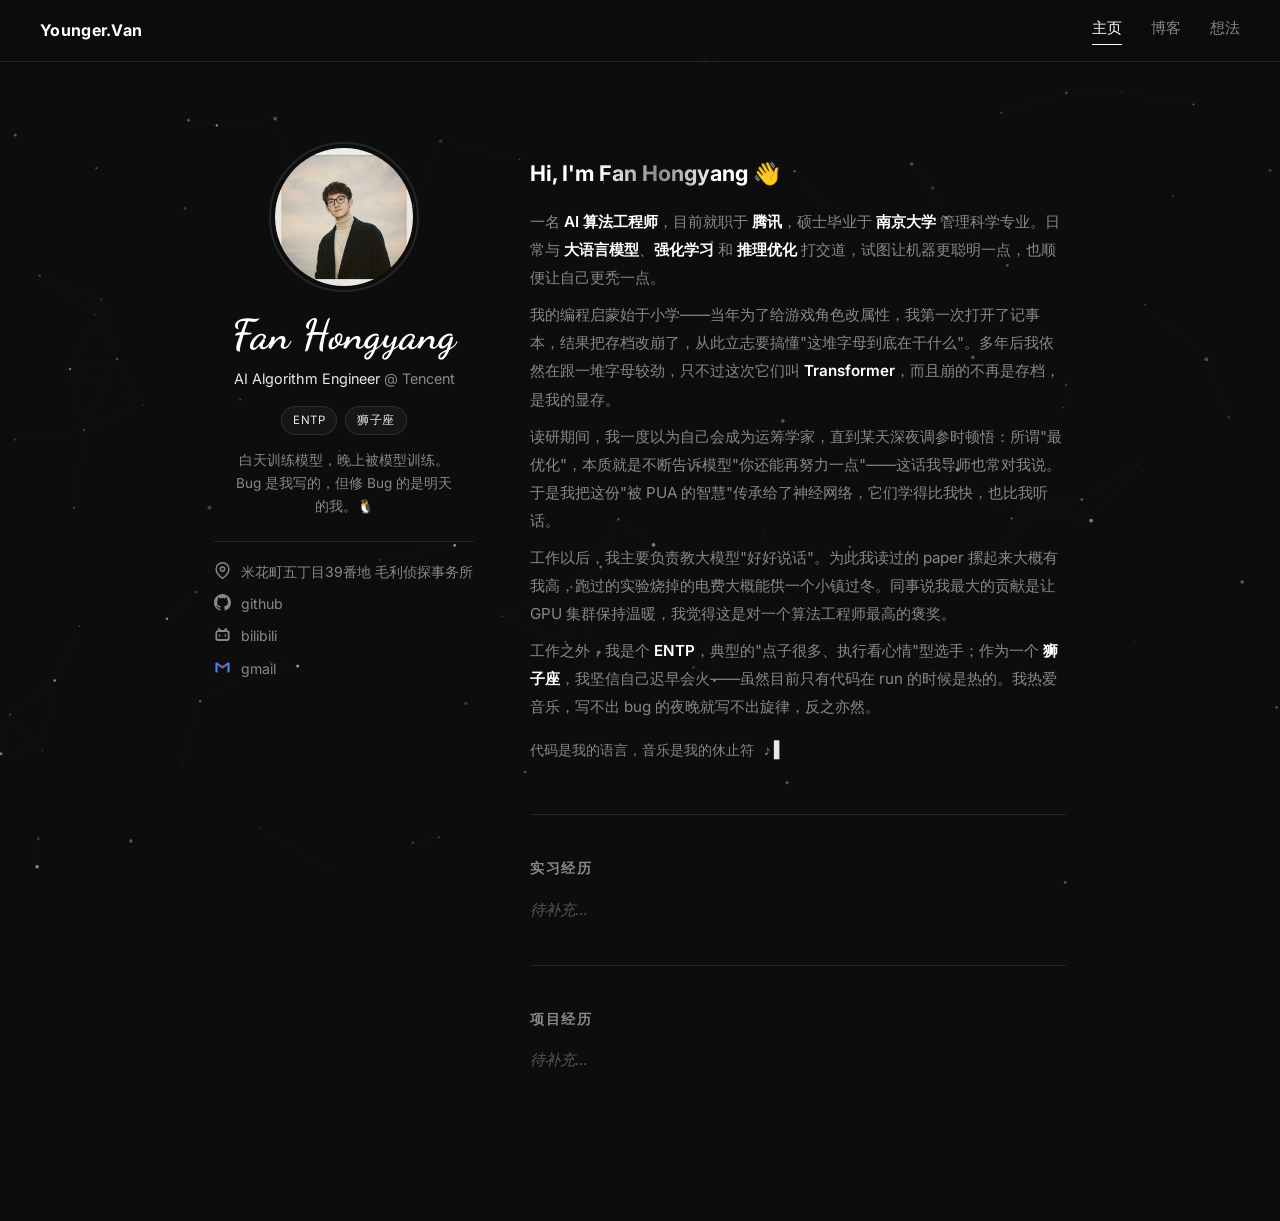
==== index.html @ 36ad665a "优化左侧简介UI、花体名字、长篇幽默简介、粒子交互重构、博客图片兜底" ====
<!DOCTYPE html>
<html lang="zh-CN">
<head>
  <meta charset="UTF-8" />
  <meta name="viewport" content="width=device-width, initial-scale=1.0" />
  <title>Fan Hongyang</title>
  <meta name="description" content="Fan Hongyang - AI Algorithm Engineer" />
  <link rel="preconnect" href="https://fonts.googleapis.com" />
  <link rel="preconnect" href="https://fonts.gstatic.com" crossorigin />
  <link href="https://fonts.googleapis.com/css2?family=Inter:wght@400;500;600;700&family=JetBrains+Mono:wght@400;500&family=Dancing+Script:wght@600;700&display=swap" rel="stylesheet" />
  <link rel="stylesheet" href="style.css?v=6" />
</head>
<body>
  <canvas id="starfield"></canvas>

  <!-- 顶部分页导航 -->
  <nav class="topnav">
    <div class="brand">Younger.Van</div>
    <div class="tabs">
      <a href="index.html" class="active">主页</a>
      <a href="blog.html">博客</a>
      <a href="thoughts.html">想法</a>
    </div>
  </nav>

  <main class="layout">

    <!-- 左侧：个人信息 -->
    <aside class="sidebar">
      <img class="avatar" src="d3f9b056e8b50e89d4e10cb1bffd924d.jpg" alt="Fan Hongyang" />
      <h1 class="name">Fan Hongyang</h1>
      <p class="role">AI Algorithm Engineer <span class="org-inline">@ Tencent</span></p>

      <!-- 性格标签 -->
      <div class="tags">
        <span class="tag">ENTP</span>
        <span class="tag">狮子座</span>
      </div>

      <!-- 自我简介 -->
      <p class="sidebar-bio">
        白天训练模型，晚上被模型训练。<br />
        Bug 是我写的，但修 Bug 的是明天的我。🐧
      </p>

      <!-- 信息与链接 -->
      <ul class="contact">
        <li class="contact-static">
          <svg viewBox="0 0 24 24" width="17" height="17" fill="none" stroke="currentColor" stroke-width="2" stroke-linecap="round" stroke-linejoin="round" aria-hidden="true"><path d="M21 10c0 7-9 13-9 13s-9-6-9-13a9 9 0 0 1 18 0Z"/><circle cx="12" cy="10" r="3"/></svg>
          <span>米花町五丁目39番地 毛利侦探事务所</span>
        </li>
        <li>
          <a href="https://github.com/YoungerVan" target="_blank" rel="noopener">
            <svg viewBox="0 0 16 16" width="17" height="17" fill="currentColor" aria-hidden="true"><path d="M8 0C3.58 0 0 3.58 0 8c0 3.54 2.29 6.53 5.47 7.59.4.07.55-.17.55-.38 0-.19-.01-.82-.01-1.49-2.01.37-2.53-.49-2.69-.94-.09-.23-.48-.94-.82-1.13-.28-.15-.68-.52-.01-.53.63-.01 1.08.58 1.23.82.72 1.21 1.87.87 2.33.66.07-.52.28-.87.51-1.07-1.78-.2-3.64-.89-3.64-3.95 0-.87.31-1.59.82-2.15-.08-.2-.36-1.02.08-2.12 0 0 .67-.21 2.2.82.64-.18 1.32-.27 2-.27.68 0 1.36.09 2 .27 1.53-1.04 2.2-.82 2.2-.82.44 1.1.16 1.92.08 2.12.51.56.82 1.27.82 2.15 0 3.07-1.87 3.75-3.65 3.95.29.25.54.73.54 1.48 0 1.07-.01 1.93-.01 2.2 0 .21.15.46.55.38A8.01 8.01 0 0 0 16 8c0-4.42-3.58-8-8-8Z"/></svg>
            <span>github</span>
          </a>
        </li>
        <li>
          <a href="https://space.bilibili.com/26045497?spm_id_from=333.1007.0.0" target="_blank" rel="noopener">
            <svg viewBox="0 0 24 24" width="17" height="17" fill="currentColor" aria-hidden="true"><path d="M18.223 3.086a1.25 1.25 0 0 1 0 1.768L17.08 6h1.17A3.75 3.75 0 0 1 22 9.75v7.5A3.75 3.75 0 0 1 18.25 21H5.75A3.75 3.75 0 0 1 2 17.25v-7.5A3.75 3.75 0 0 1 5.75 6h1.17L5.777 4.854a1.25 1.25 0 1 1 1.768-1.768L9.545 5.09c.181.181.32.4.402.638h4.106c.083-.238.222-.457.403-.638l2-2.004a1.25 1.25 0 0 1 1.767 0ZM5.75 8.5a1.25 1.25 0 0 0-1.25 1.25v7.5c0 .69.56 1.25 1.25 1.25h12.5c.69 0 1.25-.56 1.25-1.25v-7.5c0-.69-.56-1.25-1.25-1.25H5.75ZM8 11.5a1 1 0 0 1 1 1v1.5a1 1 0 1 1-2 0v-1.5a1 1 0 0 1 1-1Zm8 0a1 1 0 0 1 1 1v1.5a1 1 0 1 1-2 0v-1.5a1 1 0 0 1 1-1Z"/></svg>
            <span>bilibili</span>
          </a>
        </li>
        <li>
          <a href="mailto:coolboyyounger@gmail.com">
            <svg viewBox="0 0 24 24" width="17" height="17" aria-hidden="true"><path fill="#4285F4" d="M22 6.14v11.72c0 .63-.51 1.14-1.14 1.14H19V8.4l-7 5.25L5 8.4v10.6H3.14C2.51 19 2 18.49 2 17.86V6.14C2 5.51 2.51 5 3.14 5H4l8 6 8-6h.86c.63 0 1.14.51 1.14 1.14Z"/><path fill="#EA4335" d="M4 5l8 6 8-6h-.86c-.2 0-.4.06-.57.17L12 10 5.43 5.17A1.14 1.14 0 0 0 4.86 5H4Z"/></svg>
            <span>gmail</span>
          </a>
        </li>
      </ul>
    </aside>

    <!-- 右侧：经历 -->
    <section class="content">
      <!-- 自我描述（带特效） -->
      <div class="block intro-block">
        <div class="intro-text">
          <p class="intro-hi">Hi, I'm <span class="shine">Fan&nbsp;Hongyang</span> 👋</p>
          <p>
            一名 <span class="hl-word">AI 算法工程师</span>，目前就职于
            <span class="hl-word">腾讯</span>，硕士毕业于
            <span class="hl-word">南京大学</span> 管理科学专业。日常与
            <span class="hl-word">大语言模型</span>、<span class="hl-word">强化学习</span> 和
            <span class="hl-word">推理优化</span> 打交道，试图让机器更聪明一点，也顺便让自己更秃一点。
          </p>
          <p>
            我的编程启蒙始于小学——当年为了给游戏角色改属性，我第一次打开了记事本，结果把存档改崩了，从此立志要搞懂"这堆字母到底在干什么"。多年后我依然在跟一堆字母较劲，只不过这次它们叫 <span class="hl-word">Transformer</span>，而且崩的不再是存档，是我的显存。
          </p>
          <p>
            读研期间，我一度以为自己会成为运筹学家，直到某天深夜调参时顿悟：所谓"最优化"，本质就是不断告诉模型"你还能再努力一点"——这话我导师也常对我说。于是我把这份"被 PUA 的智慧"传承给了神经网络，它们学得比我快，也比我听话。
          </p>
          <p>
            工作以后，我主要负责教大模型"好好说话"。为此我读过的 paper 摞起来大概有我高，跑过的实验烧掉的电费大概能供一个小镇过冬。同事说我最大的贡献是让 GPU 集群保持温暖，我觉得这是对一个算法工程师最高的褒奖。
          </p>
          <p>
            工作之外，我是个 <span class="hl-word">ENTP</span>，典型的"点子很多、执行看心情"型选手；作为一个 <span class="hl-word">狮子座</span>，我坚信自己迟早会火——虽然目前只有代码在 run 的时候是热的。我热爱音乐，写不出 bug 的夜晚就写不出旋律，反之亦然。
          </p>
          <p class="intro-sub">
            <span class="typing-line">代码是我的语言，音乐是我的休止符 ♪</span>
          </p>
        </div>
      </div>

      <div class="block">
        <h2>实习经历</h2>
        <p class="placeholder">待补充…</p>
      </div>

      <div class="block">
        <h2>项目经历</h2>
        <p class="placeholder">待补充…</p>
      </div>
    </section>

  </main>

  <script src="script.js?v=7"></script>
  <script>
    // 自我介绍：逐段渐入
    (function () {
      const paras = document.querySelectorAll('.intro-text > p');
      paras.forEach((p, i) => {
        p.style.opacity = '0';
        p.style.transform = 'translateY(16px)';
        p.style.transition = 'opacity 0.7s ease, transform 0.7s ease';
        p.style.transitionDelay = (0.15 + i * 0.18) + 's';
      });
      requestAnimationFrame(() => {
        paras.forEach((p) => {
          p.style.opacity = '';
          p.style.transform = '';
        });
      });

      // 关键词：鼠标移入时短暂发光脉冲
      document.querySelectorAll('.hl-word').forEach((el) => {
        el.addEventListener('mouseenter', () => {
          el.classList.remove('pulse');
          void el.offsetWidth; // 重置动画
          el.classList.add('pulse');
        });
      });
    })();
  </script>
</body>
</html>
---- style.css ----
/* ===== 极简黑白 ===== */
:root {
  --bg: #0d0d0d;
  --text: #e8e8e8;
  --text-dim: #888;
  --line: rgba(255, 255, 255, 0.1);
  --accent: #fff;
}

* { margin: 0; padding: 0; box-sizing: border-box; }

html { scroll-behavior: smooth; }

body {
  font-family: 'Inter', -apple-system, sans-serif;
  background: var(--bg);
  color: var(--text);
  line-height: 1.75;
  font-size: 16px;
  -webkit-font-smoothing: antialiased;
}

/* 粒子背景 */
#starfield {
  position: fixed;
  inset: 0;
  z-index: -1;
  background: var(--bg);
}

/* ===== 顶部分页导航 ===== */
.topnav {
  position: sticky;
  top: 0;
  display: flex;
  justify-content: space-between;
  align-items: center;
  padding: 1rem 2.5rem;
  background: rgba(13, 13, 13, 0.7);
  backdrop-filter: blur(10px);
  border-bottom: 1px solid var(--line);
  z-index: 100;
}
.brand {
  font-weight: 700;
  letter-spacing: 0.3px;
  color: #fff;
}
.tabs { display: flex; gap: 1.8rem; }
.tabs a {
  color: var(--text-dim);
  text-decoration: none;
  font-size: 0.92rem;
  position: relative;
  padding-bottom: 3px;
  transition: color 0.25s;
}
.tabs a::after {
  content: '';
  position: absolute;
  left: 0; bottom: 0;
  width: 0; height: 1px;
  background: var(--accent);
  transition: width 0.25s;
}
.tabs a:hover { color: #fff; }
.tabs a:hover::after { width: 100%; }
.tabs a.active { color: #fff; }
.tabs a.active::after { width: 100%; }

/* ===== 主页左右两栏 ===== */
.layout {
  max-width: 900px;
  margin: 0 auto;
  padding: 5rem 1.5rem 4rem;
  display: grid;
  grid-template-columns: 260px 1fr;
  gap: 3.5rem;
  align-items: start;
}

/* 左侧 */
.sidebar {
  position: sticky;
  top: 6rem;
  display: flex;
  flex-direction: column;
  align-items: center;
  text-align: center;
}
/* 圆形头像 */
.avatar {
  width: 150px;
  height: 150px;
  object-fit: cover;
  border-radius: 50%;
  border: 2px solid var(--line);
  padding: 4px;
  display: block;
  margin-bottom: 1.2rem;
  transition: transform 0.4s ease, border-color 0.4s ease;
}
.avatar:hover {
  transform: scale(1.04);
  border-color: rgba(255, 255, 255, 0.35);
}
.name {
  font-family: 'Dancing Script', cursive;
  font-size: 2.6rem;
  font-weight: 700;
  color: #fff;
  line-height: 1.2;
  margin-bottom: 0.35rem;
  letter-spacing: 0.5px;
}
.role {
  color: var(--text);
  font-size: 0.9rem;
}
.org-inline { color: var(--text-dim); }

/* 性格标签 */
.tags {
  display: flex;
  gap: 0.5rem;
  justify-content: center;
  margin: 0.9rem 0;
}
.tag {
  font-size: 0.72rem;
  letter-spacing: 0.5px;
  color: var(--text);
  border: 1px solid var(--line);
  border-radius: 999px;
  padding: 0.2rem 0.7rem;
  background: rgba(255, 255, 255, 0.04);
  transition: 0.25s;
}
.tag:hover { color: #fff; border-color: rgba(255,255,255,0.4); }

/* 简介 */
.sidebar-bio {
  color: var(--text-dim);
  font-size: 0.85rem;
  line-height: 1.7;
  margin-bottom: 1.4rem;
  max-width: 220px;
}

/* 信息与链接列表 */
.contact {
  list-style: none;
  display: flex;
  flex-direction: column;
  gap: 0.7rem;
  width: 100%;
  align-items: flex-start;
  padding-top: 1.2rem;
  border-top: 1px solid var(--line);
}
.contact li,
.contact a {
  display: inline-flex;
  align-items: flex-start;
  gap: 0.65rem;
  color: var(--text-dim);
  text-decoration: none;
  font-size: 0.88rem;
  line-height: 1.5;
  transition: color 0.25s;
  text-align: left;
}
.contact svg {
  flex-shrink: 0;
  margin-top: 1px;
}
.contact a:hover { color: #fff; }
.contact-static { cursor: default; }

/* 右侧 */
.content { padding-top: 0.2rem; }
.block {
  margin-bottom: 2.6rem;
  padding-bottom: 2.6rem;
  border-bottom: 1px solid var(--line);
}
.block:last-child { border-bottom: none; }
.block h2 {
  font-size: 0.85rem;
  font-weight: 600;
  text-transform: uppercase;
  letter-spacing: 1.5px;
  color: var(--text-dim);
  margin-bottom: 1rem;
}
.placeholder {
  color: var(--text-dim);
  font-size: 0.95rem;
  font-style: italic;
  opacity: 0.6;
}

/* ===== 自我描述特效 ===== */
.intro-block { border-bottom: 1px solid var(--line); }
.intro-text p {
  font-size: 0.95rem;
  line-height: 1.85;
  color: var(--text-dim);
  animation: fadeUp 1s ease both;
  margin: 0.55rem 0;
}
.intro-text .intro-hi {
  font-size: 1.35rem;
  font-weight: 700;
  color: #fff;
  margin-bottom: 0.9rem;
}
.intro-text .intro-sub {
  font-family: 'JetBrains Mono', monospace;
  font-size: 0.9rem;
  margin-top: 1rem;
  animation-delay: 0.3s;
}

/* 高亮词：渐变下划线 + 悬停发光脉冲 */
.hl-word {
  color: #fff;
  font-weight: 600;
  position: relative;
  cursor: default;
  transition: text-shadow 0.3s ease, color 0.3s ease;
}
.hl-word::after {
  content: '';
  position: absolute;
  left: 0; bottom: -2px;
  width: 100%; height: 1px;
  background: linear-gradient(90deg, transparent, #fff, transparent);
  transform: scaleX(0);
  transform-origin: center;
  transition: transform 0.4s cubic-bezier(0.22, 1, 0.36, 1);
}
.hl-word:hover { text-shadow: 0 0 12px rgba(255, 255, 255, 0.6); }
.hl-word:hover::after { transform: scaleX(1); }
/* 悬停发光脉冲 */
.hl-word.pulse { animation: wordPulse 0.6s ease; }
@keyframes wordPulse {
  0%   { text-shadow: 0 0 0 rgba(255,255,255,0); }
  40%  { text-shadow: 0 0 18px rgba(255,255,255,0.85); }
  100% { text-shadow: 0 0 12px rgba(255,255,255,0.6); }
}

/* 名字：银色流光 */
.shine {
  font-weight: 700;
  background: linear-gradient(90deg, #fff 0%, #888 20%, #fff 40%, #fff 100%);
  background-size: 200% auto;
  -webkit-background-clip: text;
  background-clip: text;
  -webkit-text-fill-color: transparent;
  animation: shine 4s linear infinite;
}

/* 打字光标闪烁 */
.typing-line {
  font-family: 'JetBrains Mono', monospace;
  color: var(--text-dim);
}
.typing-line::after {
  content: '▋';
  margin-left: 2px;
  animation: blink 1s step-end infinite;
  color: var(--text);
}

@keyframes fadeUp {
  from { opacity: 0; transform: translateY(14px); }
  to   { opacity: 1; transform: translateY(0); }
}
@keyframes shine {
  to { background-position: 200% center; }
}
@keyframes blink { 50% { opacity: 0; } }

/* ===== 博客文章列表 ===== */
.post-list { list-style: none; }
.post-list li {
  padding: 1.2rem 0;
  border-bottom: 1px solid var(--line);
}
.post-list li:last-child { border-bottom: none; }
.post-list a {
  color: #fff;
  text-decoration: none;
  font-size: 1.1rem;
  font-weight: 600;
  border-bottom: 1px solid transparent;
  transition: border-color 0.25s;
}
.post-list a:hover { border-color: var(--accent); }
.post-date {
  display: block;
  color: var(--text-dim);
  font-size: 0.8rem;
  font-family: 'JetBrains Mono', monospace;
  margin: 0.2rem 0 0.4rem;
}
.post-excerpt { color: var(--text-dim); font-size: 0.92rem; }

/* ===== Markdown 文章正文 ===== */
.article {
  max-width: 760px;
  margin: 0 auto;
  padding: 4rem 1.5rem 5rem;
}
.article .back {
  display: inline-block;
  color: var(--text-dim);
  text-decoration: none;
  font-size: 0.9rem;
  margin-bottom: 2rem;
  transition: color 0.25s;
}
.article .back:hover { color: #fff; }
.markdown-body { color: var(--text); line-height: 1.85; }
.markdown-body h1, .markdown-body h2, .markdown-body h3 {
  color: #fff;
  margin: 2rem 0 1rem;
  line-height: 1.3;
}
.markdown-body h1 { font-size: 1.9rem; border-bottom: 1px solid var(--line); padding-bottom: 0.5rem; }
.markdown-body h2 { font-size: 1.5rem; border-bottom: 1px solid var(--line); padding-bottom: 0.4rem; }
.markdown-body h3 { font-size: 1.2rem; }
.markdown-body p { margin: 1rem 0; }
.markdown-body a { color: #fff; text-decoration: underline; }
.markdown-body strong { color: #fff; }
.markdown-body ul, .markdown-body ol { margin: 1rem 0 1rem 1.5rem; }
.markdown-body li { margin: 0.4rem 0; }
.markdown-body img { max-width: 100%; border-radius: 8px; margin: 1rem 0; border: 1px solid var(--line); }
.img-fallback {
  margin: 1rem 0;
  padding: 1.5rem;
  text-align: center;
  color: var(--text-dim);
  font-size: 0.9rem;
  border: 1px dashed var(--line);
  border-radius: 8px;
  background: rgba(255, 255, 255, 0.02);
}
.markdown-body blockquote {
  border-left: 3px solid var(--text-dim);
  padding: 0.3rem 1rem;
  margin: 1rem 0;
  color: var(--text-dim);
  background: rgba(255,255,255,0.02);
}
.markdown-body code {
  font-family: 'JetBrains Mono', monospace;
  font-size: 0.88em;
  background: rgba(255,255,255,0.08);
  padding: 0.15em 0.4em;
  border-radius: 4px;
}
.markdown-body pre {
  background: #161616;
  border: 1px solid var(--line);
  border-radius: 8px;
  padding: 1rem;
  overflow-x: auto;
  margin: 1.2rem 0;
}
.markdown-body pre code { background: none; padding: 0; font-size: 0.85rem; line-height: 1.6; }
.markdown-body table {
  width: 100%;
  border-collapse: collapse;
  margin: 1.2rem 0;
  font-size: 0.9rem;
}
.markdown-body th, .markdown-body td {
  border: 1px solid var(--line);
  padding: 0.6rem 0.8rem;
  text-align: left;
}
.markdown-body th { background: rgba(255,255,255,0.04); color: #fff; }
.markdown-body hr { border: none; border-top: 1px solid var(--line); margin: 2rem 0; }

/* ===== 分页（博客 / 想法） ===== */
.page {
  max-width: 720px;
  margin: 0 auto;
  padding: 5rem 1.5rem 4rem;
}
.page-title {
  font-size: 2rem;
  font-weight: 700;
  color: #fff;
  margin-bottom: 0.4rem;
}
.page-sub { color: var(--text-dim); margin-bottom: 3rem; }
.empty {
  padding: 4rem 0;
  text-align: center;
  color: var(--text-dim);
  border: 1px dashed var(--line);
  border-radius: 10px;
  font-style: italic;
  opacity: 0.7;
}

/* ===== 响应式 ===== */
@media (max-width: 760px) {
  .topnav { padding: 1rem 1.3rem; }
  .tabs { gap: 1.2rem; }
  .layout {
    grid-template-columns: 1fr;
    gap: 2.5rem;
    padding-top: 3rem;
  }
  .sidebar { position: static; text-align: center; }
  .avatar { margin-left: auto; margin-right: auto; }
  .contact { align-items: center; }
}
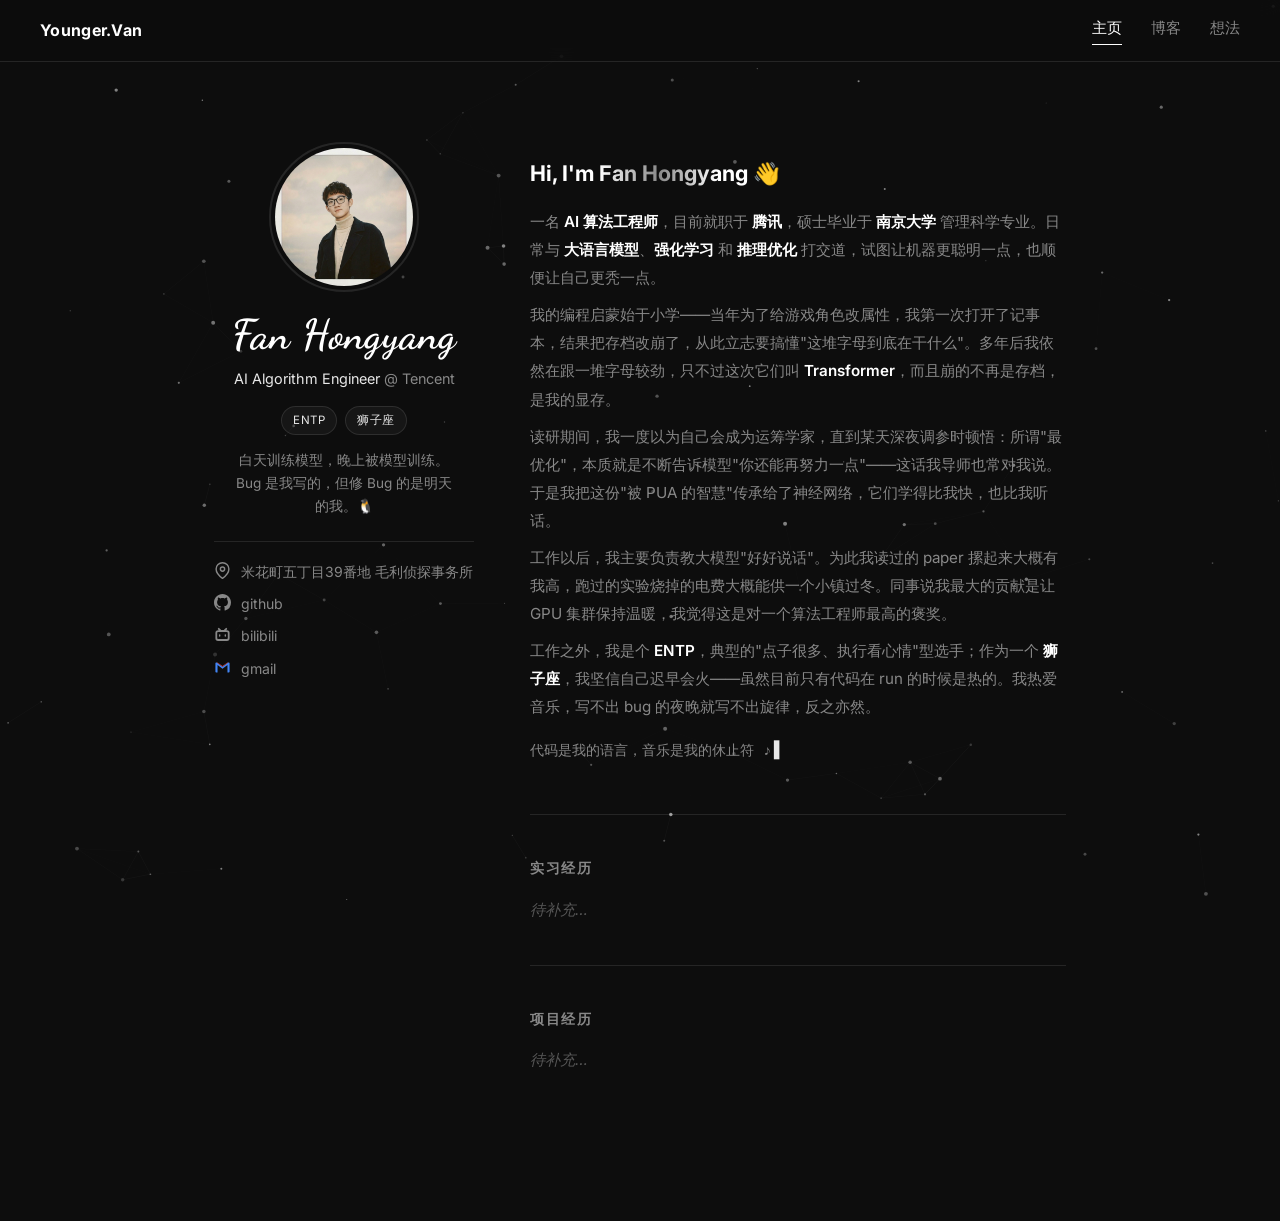
==== commit f1df00f2: "放慢粒子速度；博客文章补齐本地图片" ====
--- a/index.html
+++ b/index.html
@@ -114,7 +114,7 @@
 
   </main>
 
-  <script src="script.js?v=7"></script>
+  <script src="script.js?v=8"></script>
   <script>
     // 自我介绍：逐段渐入
     (function () {
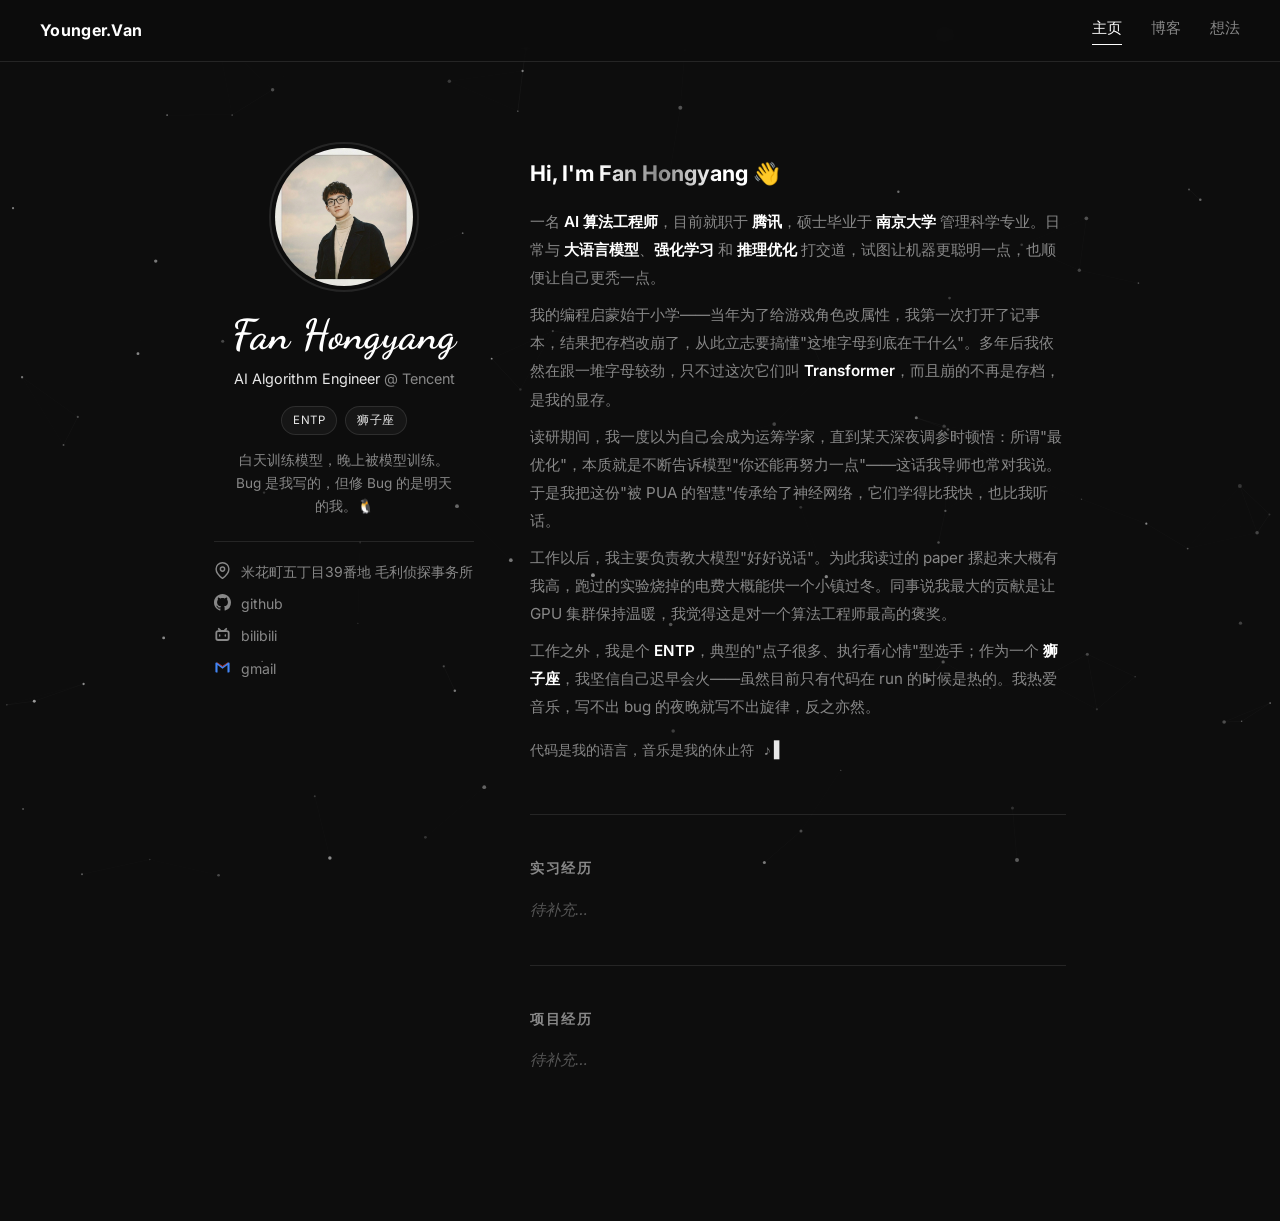
==== commit e2fdce86: "修复文章相对图片路径；粒子更慢、阻尼更低、点击冲击力增强" ====
--- a/index.html
+++ b/index.html
@@ -114,7 +114,7 @@
 
   </main>
 
-  <script src="script.js?v=8"></script>
+  <script src="script.js?v=9"></script>
   <script>
     // 自我介绍：逐段渐入
     (function () {
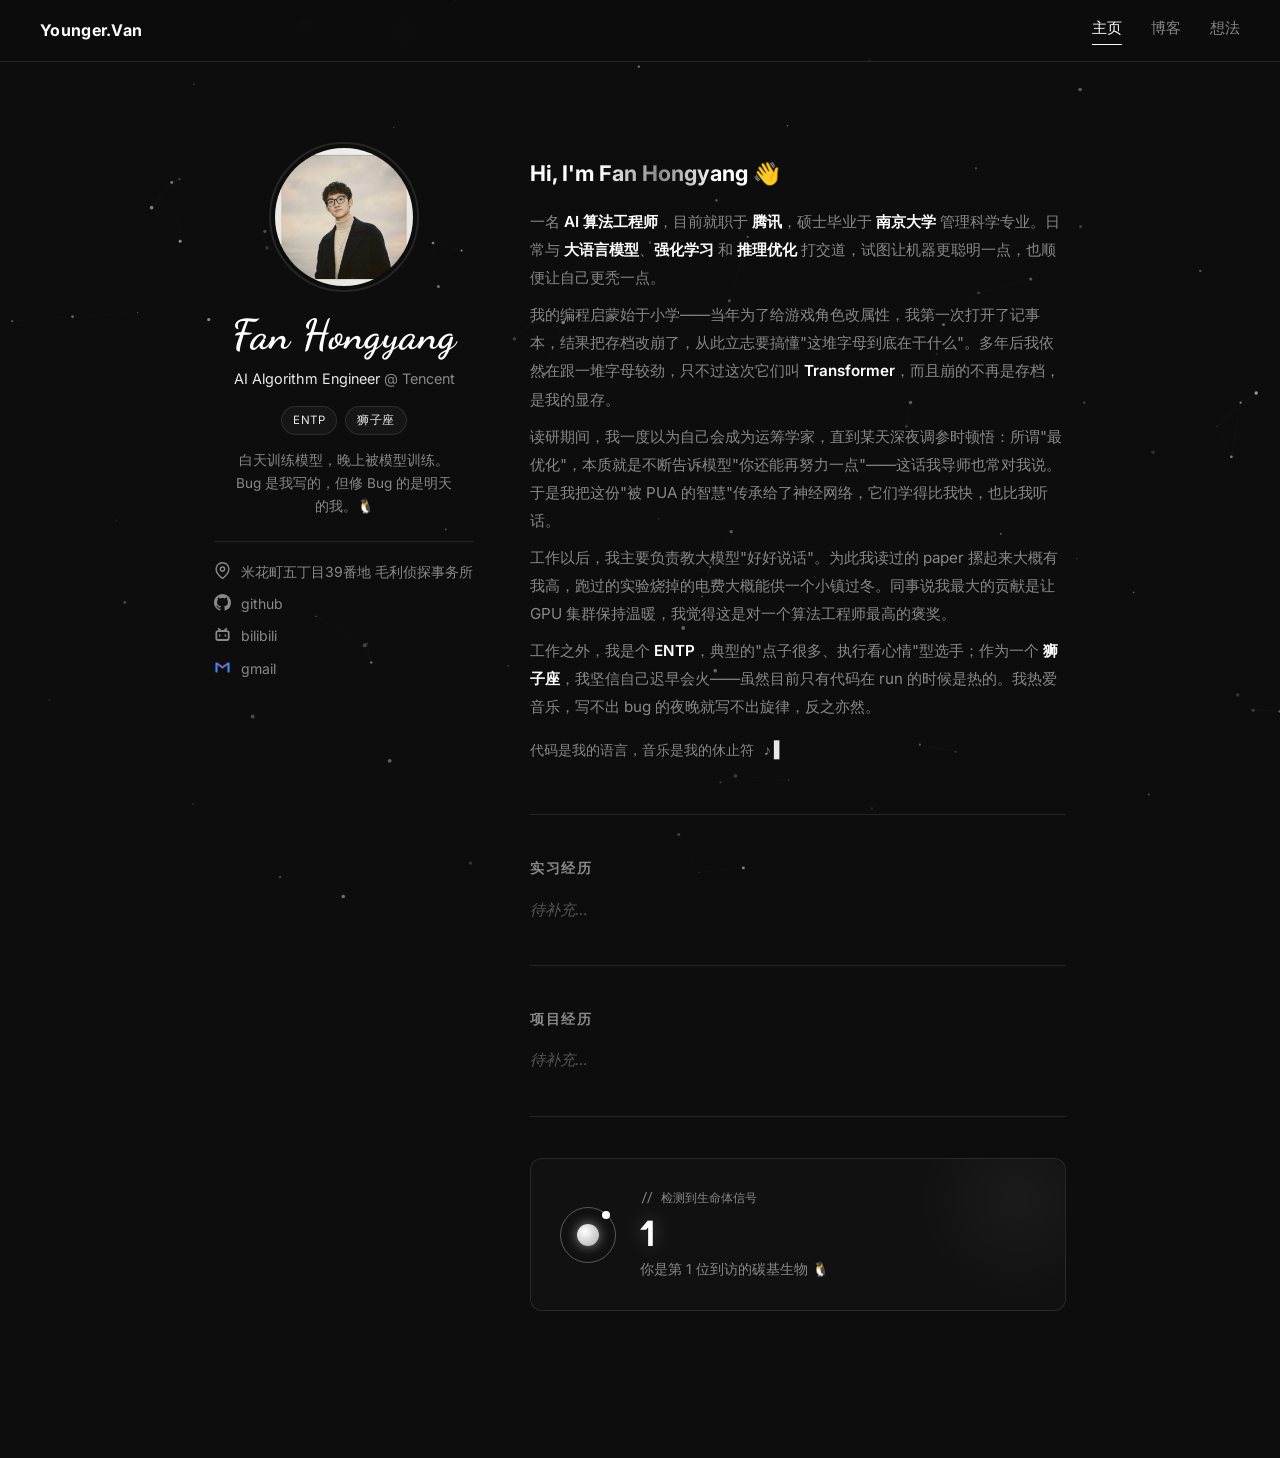
==== commit f27884f3: "主页添加访问计数器：脉冲光环+数字翻滚+趣味文案" ====
--- a/index.html
+++ b/index.html
@@ -7,8 +7,8 @@
   <meta name="description" content="Fan Hongyang - AI Algorithm Engineer" />
   <link rel="preconnect" href="https://fonts.googleapis.com" />
   <link rel="preconnect" href="https://fonts.gstatic.com" crossorigin />
-  <link href="https://fonts.googleapis.com/css2?family=Inter:wght@400;500;600;700&family=JetBrains+Mono:wght@400;500&family=Dancing+Script:wght@600;700&display=swap" rel="stylesheet" />
-  <link rel="stylesheet" href="style.css?v=6" />
+  <link href="https://fonts.googleapis.com/css2?family=Inter:wght@400;500;600;700&family=JetBrains+Mono:wght@400;500&family=Dancing+Script:wght@600;700&family=Orbitron:wght@700&display=swap" rel="stylesheet" />
+  <link rel="stylesheet" href="style.css?v=12" />
 </head>
 <body>
   <canvas id="starfield"></canvas>
@@ -110,11 +110,27 @@
         <h2>项目经历</h2>
         <p class="placeholder">待补充…</p>
       </div>
+
+      <!-- 访问计数器 -->
+      <div class="block visitor-block">
+        <div class="visitor-card">
+          <div class="visitor-orb">
+            <div class="orb-ring"></div>
+            <div class="orb-core"></div>
+            <div class="orb-dot"></div>
+          </div>
+          <div class="visitor-text">
+            <p class="visitor-label">// 检测到生命体信号</p>
+            <div class="visitor-number" id="visitor-count">0</div>
+            <p class="visitor-desc" id="visitor-desc">你是第 1 位到访的碳基生物 🐧</p>
+          </div>
+        </div>
+      </div>
     </section>
 
   </main>
 
-  <script src="script.js?v=9"></script>
+  <script src="script.js?v=10"></script>
   <script>
     // 自我介绍：逐段渐入
     (function () {
@@ -140,6 +156,52 @@
           el.classList.add('pulse');
         });
       });
+
+      // ===== 访问计数器 =====
+      (function () {
+        var key = 'visit_count';
+        var count = parseInt(localStorage.getItem(key) || '0', 10) + 1;
+        localStorage.setItem(key, String(count));
+
+        // 趣味文案随次数变化
+        var descs = [
+          '你是第 {n} 位到访的碳基生物 🐧',
+          '又来了？第 {n} 次了，是不是没别的事做了 😏',
+          '第 {n} 次光临，要不要考虑把这里设为主页 🏠',
+          '第 {n} 次了，你比我的 GPU 还勤奋 🔥',
+          '第 {n} 次！说吧，这次又遇到什么 bug 了 🐛',
+          '第 {n} 次，我都要怀疑你是不是个爬虫脚本了 🤖',
+          '第 {n} 次！你赢了，这里没别人了，就咱俩 🫂',
+        ];
+        var idx = Math.min(descs.length - 1, count - 1);
+        var desc = descs[idx].replace('{n}', count);
+
+        var numEl = document.getElementById('visitor-count');
+        var descEl = document.getElementById('visitor-desc');
+        if (descEl) descEl.textContent = desc;
+
+        // 数字翻滚动画
+        if (numEl) {
+          var display = 0;
+          var target = count;
+          var steps = 30;
+          var inc = Math.ceil(target / steps);
+          var step = 0;
+          var timer = setInterval(function () {
+            step++;
+            display += inc;
+            if (display >= target || step >= steps) {
+              display = target;
+              clearInterval(timer);
+            }
+            numEl.textContent = display;
+            // 每次翻滚时短暂闪一下
+            numEl.classList.remove('flash');
+            void numEl.offsetWidth;
+            numEl.classList.add('flash');
+          }, 40);
+        }
+      })();
     })();
   </script>
 </body>
--- a/style.css
+++ b/style.css
@@ -384,6 +384,96 @@
 .markdown-body th { background: rgba(255,255,255,0.04); color: #fff; }
 .markdown-body hr { border: none; border-top: 1px solid var(--line); margin: 2rem 0; }
 
+/* ===== 访问计数器 ===== */
+.visitor-block { border-bottom: none; }
+.visitor-card {
+  display: flex;
+  align-items: center;
+  gap: 1.5rem;
+  padding: 1.8rem;
+  background: rgba(255, 255, 255, 0.02);
+  border: 1px solid var(--line);
+  border-radius: 12px;
+  position: relative;
+  overflow: hidden;
+}
+/* 卡片右上角微光 */
+.visitor-card::before {
+  content: '';
+  position: absolute;
+  top: -40%; right: -10%;
+  width: 200px; height: 200px;
+  background: radial-gradient(circle, rgba(255,255,255,0.04), transparent 70%);
+  pointer-events: none;
+}
+
+/* 脉冲光环 */
+.visitor-orb {
+  position: relative;
+  width: 56px; height: 56px;
+  flex-shrink: 0;
+  display: flex;
+  align-items: center;
+  justify-content: center;
+}
+.orb-ring {
+  position: absolute;
+  width: 100%; height: 100%;
+  border: 1.5px solid rgba(255, 255, 255, 0.3);
+  border-radius: 50%;
+  animation: orbPulse 2.5s ease-out infinite;
+}
+.orb-core {
+  width: 22px; height: 22px;
+  border-radius: 50%;
+  background: radial-gradient(circle at 35% 35%, #fff, #aaa);
+  box-shadow: 0 0 12px rgba(255, 255, 255, 0.5);
+}
+.orb-dot {
+  position: absolute;
+  width: 8px; height: 8px;
+  border-radius: 50%;
+  background: #fff;
+  top: 4px; right: 6px;
+  animation: orbBlink 1.5s ease-in-out infinite;
+}
+@keyframes orbPulse {
+  0%   { transform: scale(0.8); opacity: 0.8; }
+  100% { transform: scale(1.8); opacity: 0; }
+}
+@keyframes orbBlink {
+  0%, 100% { opacity: 0.3; }
+  50%      { opacity: 1; box-shadow: 0 0 8px rgba(255,255,255,0.8); }
+}
+
+.visitor-text { flex: 1; }
+.visitor-label {
+  font-family: 'JetBrains Mono', monospace;
+  font-size: 0.75rem;
+  color: var(--text-dim);
+  margin-bottom: 0.2rem;
+}
+.visitor-number {
+  font-family: 'Orbitron', 'JetBrains Mono', monospace;
+  font-size: 2.2rem;
+  font-weight: 700;
+  color: #fff;
+  line-height: 1.2;
+  text-shadow: 0 0 20px rgba(255, 255, 255, 0.3);
+}
+.visitor-number.flash {
+  animation: numFlash 0.12s ease;
+}
+@keyframes numFlash {
+  0%   { text-shadow: 0 0 30px rgba(255,255,255,0.9); transform: scale(1.04); }
+  100% { text-shadow: 0 0 20px rgba(255,255,255,0.3); transform: scale(1); }
+}
+.visitor-desc {
+  font-size: 0.85rem;
+  color: var(--text-dim);
+  margin-top: 0.2rem;
+}
+
 /* ===== 分页（博客 / 想法） ===== */
 .page {
   max-width: 720px;
@@ -419,4 +509,55 @@
   .sidebar { position: static; text-align: center; }
   .avatar { margin-left: auto; margin-right: auto; }
   .contact { align-items: center; }
-}
+  .toc { display: none; } /* 窄屏隐藏目录 */
+}
+
+/* ===== 浮动目录（TOC） ===== */
+.toc {
+  position: fixed;
+  top: 50%;
+  right: 1.5rem;
+  transform: translateY(-50%);
+  width: 200px;
+  max-height: 60vh;
+  overflow-y: auto;
+  padding: 1rem 0.8rem 1rem 1rem;
+  border-left: 1px solid var(--line);
+  z-index: 50;
+}
+.toc-title {
+  font-size: 0.75rem;
+  font-weight: 600;
+  text-transform: uppercase;
+  letter-spacing: 1.5px;
+  color: var(--text-dim);
+  margin-bottom: 0.8rem;
+}
+.toc-list { display: flex; flex-direction: column; gap: 0.35rem; }
+.toc-link {
+  display: block;
+  color: var(--text-dim);
+  text-decoration: none;
+  font-size: 0.8rem;
+  line-height: 1.5;
+  padding: 0.2rem 0;
+  border-left: 2px solid transparent;
+  padding-left: 0.7rem;
+  margin-left: -0.7rem;
+  transition: color 0.2s, border-color 0.2s;
+  cursor: pointer;
+  overflow: hidden;
+  text-overflow: ellipsis;
+  white-space: nowrap;
+}
+.toc-link:hover { color: #fff; }
+.toc-link.toc-h2 { padding-left: 1.4rem; margin-left: -1.4rem; font-size: 0.75rem; }
+.toc-link.toc-h3 { padding-left: 2.1rem; margin-left: -2.1rem; font-size: 0.72rem; opacity: 0.75; }
+.toc-link.active {
+  color: #fff;
+  border-left-color: #fff;
+}
+/* 目录滚动条 */
+.toc::-webkit-scrollbar { width: 3px; }
+.toc::-webkit-scrollbar-track { background: transparent; }
+.toc::-webkit-scrollbar-thumb { background: var(--line); border-radius: 2px; }
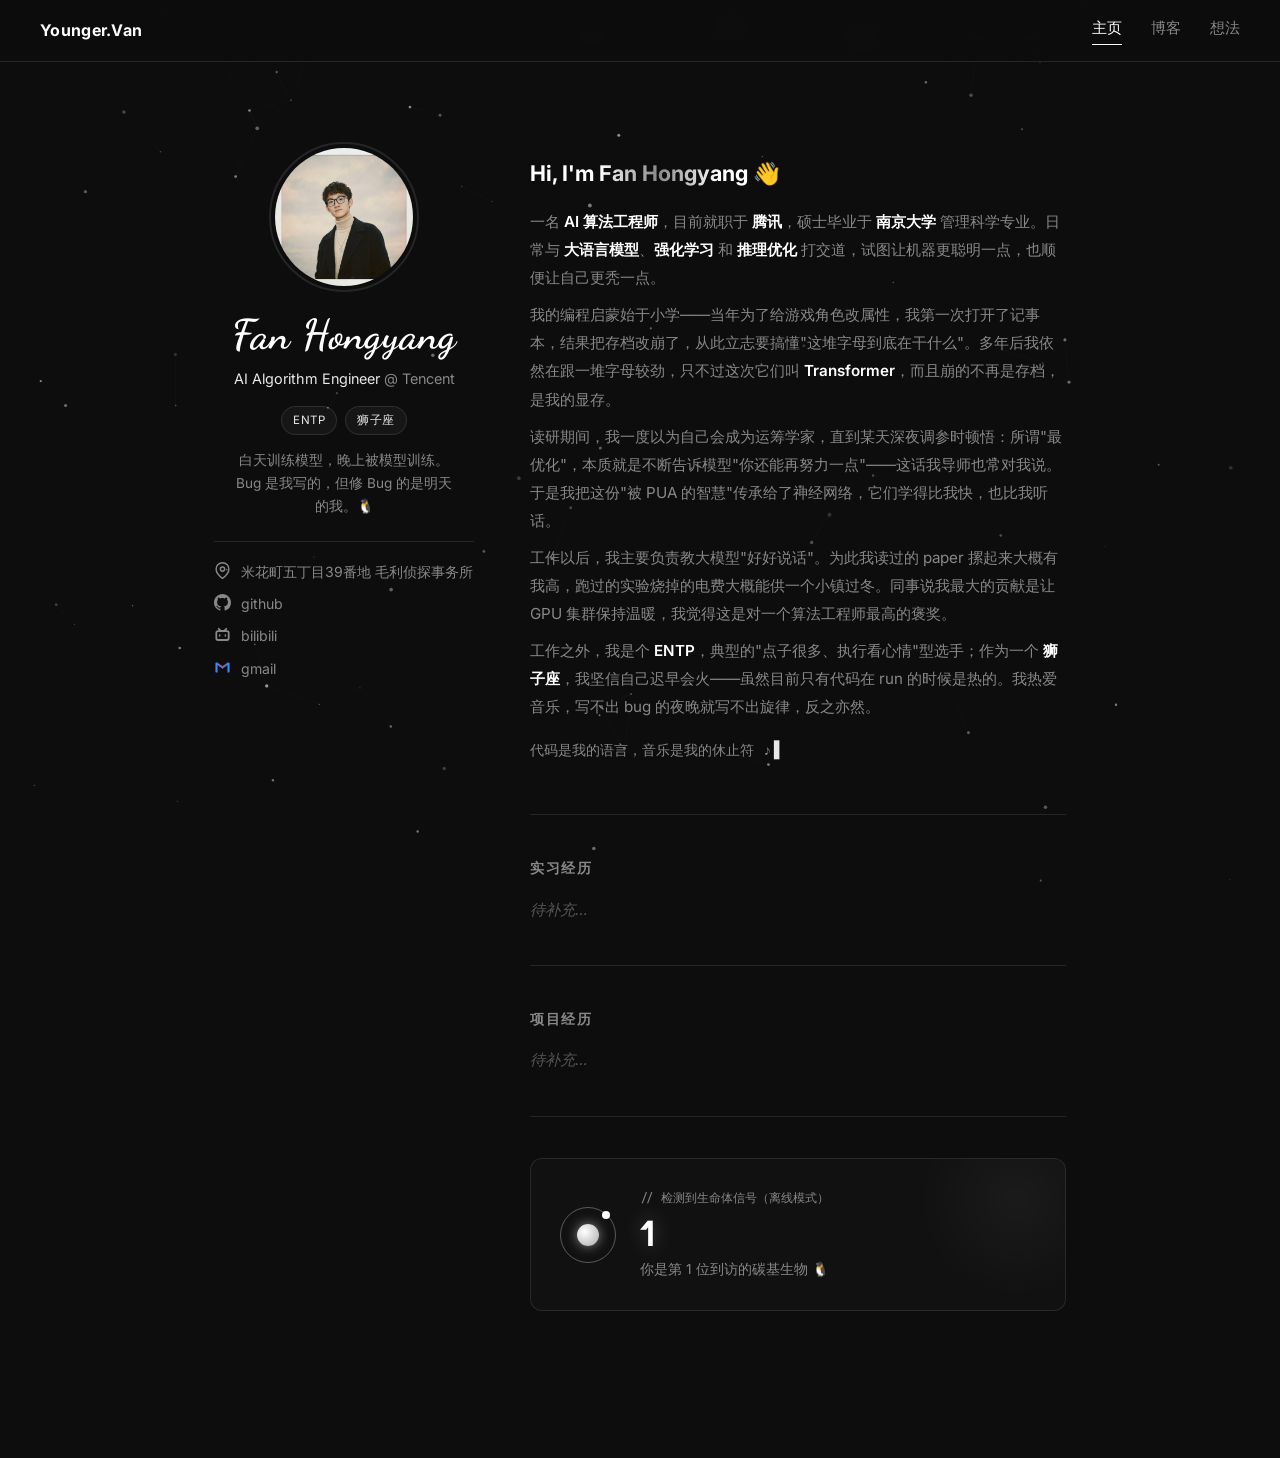
==== commit 640ad98a: "集成GoatCounter全站真实访问统计，主页计数器改用真实PV/UV数据" ====
--- a/index.html
+++ b/index.html
@@ -8,7 +8,9 @@
   <link rel="preconnect" href="https://fonts.googleapis.com" />
   <link rel="preconnect" href="https://fonts.gstatic.com" crossorigin />
   <link href="https://fonts.googleapis.com/css2?family=Inter:wght@400;500;600;700&family=JetBrains+Mono:wght@400;500&family=Dancing+Script:wght@600;700&family=Orbitron:wght@700&display=swap" rel="stylesheet" />
-  <link rel="stylesheet" href="style.css?v=12" />
+  <link rel="stylesheet" href="style.css?v=13" />
+  <!-- GoatCounter 访问统计 -->
+  <script data-goatcounter="https://conan.goatcounter.com/count" async src="//gc.zgo.at/count.js"></script>
 </head>
 <body>
   <canvas id="starfield"></canvas>
@@ -157,50 +159,56 @@
         });
       });
 
-      // ===== 访问计数器 =====
+      // ===== 访问计数器（GoatCounter 真实统计） =====
       (function () {
-        var key = 'visit_count';
-        var count = parseInt(localStorage.getItem(key) || '0', 10) + 1;
-        localStorage.setItem(key, String(count));
-
-        // 趣味文案随次数变化
-        var descs = [
-          '你是第 {n} 位到访的碳基生物 🐧',
-          '又来了？第 {n} 次了，是不是没别的事做了 😏',
-          '第 {n} 次光临，要不要考虑把这里设为主页 🏠',
-          '第 {n} 次了，你比我的 GPU 还勤奋 🔥',
-          '第 {n} 次！说吧，这次又遇到什么 bug 了 🐛',
-          '第 {n} 次，我都要怀疑你是不是个爬虫脚本了 🤖',
-          '第 {n} 次！你赢了，这里没别人了，就咱俩 🫂',
-        ];
-        var idx = Math.min(descs.length - 1, count - 1);
-        var desc = descs[idx].replace('{n}', count);
-
         var numEl = document.getElementById('visitor-count');
         var descEl = document.getElementById('visitor-desc');
-        if (descEl) descEl.textContent = desc;
-
-        // 数字翻滚动画
-        if (numEl) {
-          var display = 0;
-          var target = count;
-          var steps = 30;
-          var inc = Math.ceil(target / steps);
-          var step = 0;
-          var timer = setInterval(function () {
-            step++;
-            display += inc;
-            if (display >= target || step >= steps) {
-              display = target;
-              clearInterval(timer);
-            }
-            numEl.textContent = display;
-            // 每次翻滚时短暂闪一下
-            numEl.classList.remove('flash');
-            void numEl.offsetWidth;
-            numEl.classList.add('flash');
-          }, 40);
-        }
+        if (!numEl) return;
+
+        var labelEl = document.querySelector('.visitor-label');
+
+        // 先显示加载中
+        labelEl.textContent = '// 正在扫描访客信号…';
+
+        // 调用 GoatCounter 公开 API 获取总访问量
+        fetch('https://conan.goatcounter.com/counter/', { credentials: 'omit' })
+          .then(function (r) { return r.json(); })
+          .then(function (data) {
+            // data.count: 总 PV
+            var count = data.count || 0;
+            var unique = data.total_unique || 0;
+
+            labelEl.textContent = '// 检测到生命体信号';
+            descEl.textContent = '本站累计 ' + count + ' 次访问，来自 ' + unique + ' 位访客 🐧';
+
+            // 数字翻滚动画
+            var display = 0;
+            var target = count;
+            var steps = Math.min(40, Math.max(10, target));
+            var inc = Math.ceil(target / steps) || 1;
+            var step = 0;
+            var timer = setInterval(function () {
+              step++;
+              display += inc;
+              if (display >= target || step >= steps) {
+                display = target;
+                clearInterval(timer);
+              }
+              numEl.textContent = display;
+              numEl.classList.remove('flash');
+              void numEl.offsetWidth;
+              numEl.classList.add('flash');
+            }, 40);
+          })
+          .catch(function () {
+            // API 失败时回退到 localStorage
+            var key = 'visit_count';
+            var count = parseInt(localStorage.getItem(key) || '0', 10) + 1;
+            localStorage.setItem(key, String(count));
+            labelEl.textContent = '// 检测到生命体信号（离线模式）';
+            descEl.textContent = '你是第 ' + count + ' 位到访的碳基生物 🐧';
+            numEl.textContent = count;
+          });
       })();
     })();
   </script>
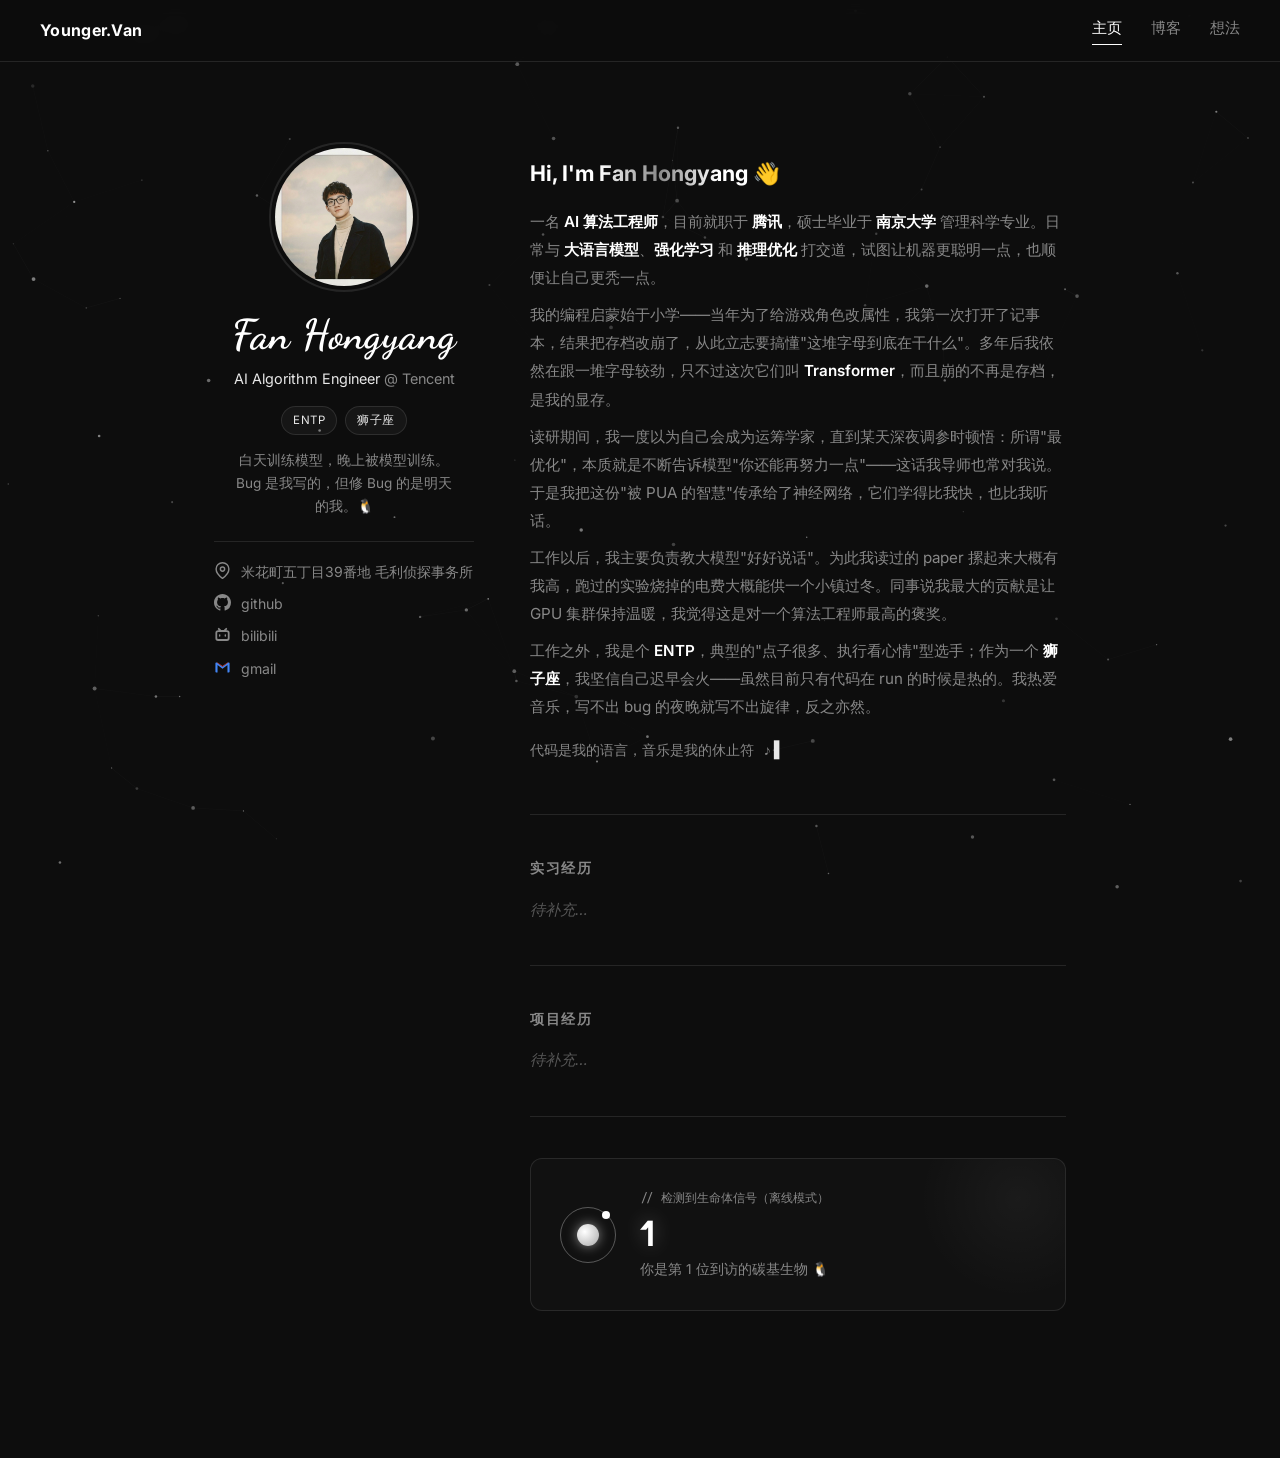
==== commit 20eed633: "计数器改用counterapi.dev，全设备共享真实访问数" ====
--- a/index.html
+++ b/index.html
@@ -159,32 +159,42 @@
         });
       });
 
-      // ===== 访问计数器（GoatCounter 真实统计） =====
+      // ===== 访问计数器（全设备共享，使用 counterapi.dev） =====
       (function () {
         var numEl = document.getElementById('visitor-count');
         var descEl = document.getElementById('visitor-desc');
+        var labelEl = document.querySelector('.visitor-label');
         if (!numEl) return;
 
-        var labelEl = document.querySelector('.visitor-label');
-
-        // 先显示加载中
         labelEl.textContent = '// 正在扫描访客信号…';
 
-        // 调用 GoatCounter 公开 API 获取总访问量
-        fetch('https://conan.goatcounter.com/counter/', { credentials: 'omit' })
+        // 命名空间 + key 唯一标识你的计数器
+        var ns = 'youngervan.github.io';
+        var key = 'homepage-views';
+        var url = 'https://api.counterapi.dev/v1/' + ns + '/' + key + '/up';
+
+        fetch(url)
           .then(function (r) { return r.json(); })
           .then(function (data) {
-            // data.count: 总 PV
-            var count = data.count || 0;
-            var unique = data.total_unique || 0;
+            // counterapi 返回 { count: N }
+            var count = (data && data.count) || 0;
 
             labelEl.textContent = '// 检测到生命体信号';
-            descEl.textContent = '本站累计 ' + count + ' 次访问，来自 ' + unique + ' 位访客 🐧';
+
+            // 趣味文案
+            var descs = [
+              '你是第 ' + count + ' 位到访的碳基生物 🐧',
+              '第 ' + count + ' 次了，你比我的 GPU 还勤奋 🔥',
+              '第 ' + count + ' 次！说吧，这次又遇到什么 bug 了 🐛',
+              '第 ' + count + ' 次，我都要怀疑你是不是个爬虫脚本了 🤖',
+              '第 ' + count + ' 次！你赢了，这里没别人了，就咱俩 🫂',
+            ];
+            descEl.textContent = descs[Math.min(descs.length - 1, Math.floor((count - 1) / 5))] || descs[descs.length - 1];
 
             // 数字翻滚动画
             var display = 0;
             var target = count;
-            var steps = Math.min(40, Math.max(10, target));
+            var steps = Math.min(50, Math.max(15, target));
             var inc = Math.ceil(target / steps) || 1;
             var step = 0;
             var timer = setInterval(function () {
@@ -198,13 +208,13 @@
               numEl.classList.remove('flash');
               void numEl.offsetWidth;
               numEl.classList.add('flash');
-            }, 40);
+            }, 35);
           })
           .catch(function () {
             // API 失败时回退到 localStorage
-            var key = 'visit_count';
-            var count = parseInt(localStorage.getItem(key) || '0', 10) + 1;
-            localStorage.setItem(key, String(count));
+            var lkey = 'visit_count';
+            var count = parseInt(localStorage.getItem(lkey) || '0', 10) + 1;
+            localStorage.setItem(lkey, String(count));
             labelEl.textContent = '// 检测到生命体信号（离线模式）';
             descEl.textContent = '你是第 ' + count + ' 位到访的碳基生物 🐧';
             numEl.textContent = count;
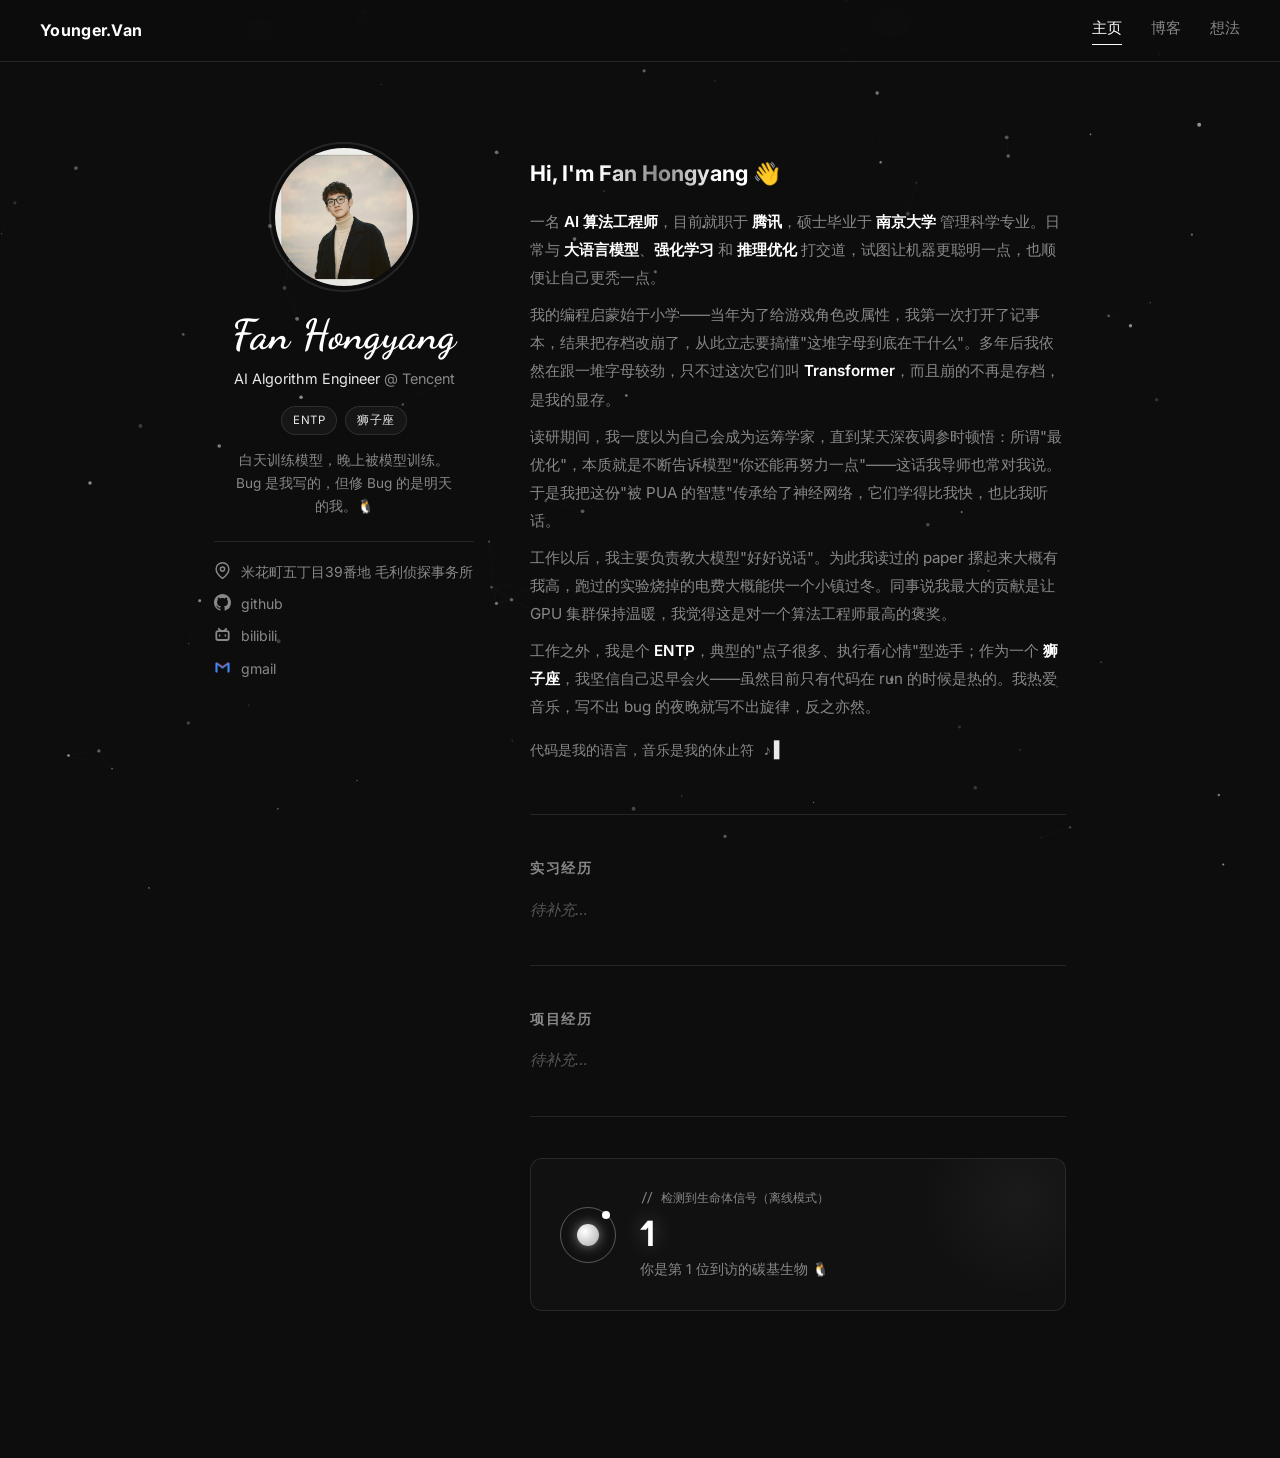
==== commit e409da58: "计数器文案改为随机幽默语句" ====
--- a/index.html
+++ b/index.html
@@ -181,15 +181,22 @@
 
             labelEl.textContent = '// 检测到生命体信号';
 
-            // 趣味文案
+            // 随机选取一句幽默文案
             var descs = [
-              '你是第 ' + count + ' 位到访的碳基生物 🐧',
-              '第 ' + count + ' 次了，你比我的 GPU 还勤奋 🔥',
-              '第 ' + count + ' 次！说吧，这次又遇到什么 bug 了 🐛',
-              '第 ' + count + ' 次，我都要怀疑你是不是个爬虫脚本了 🤖',
-              '第 ' + count + ' 次！你赢了，这里没别人了，就咱俩 🫂',
+              '本站累计被翻牌 ' + count + ' 次，感谢每一位路过的人类 🐧',
+              '已经有 ' + count + ' 个灵魂误入此地，没有一个是自愿的 😏',
+              '恭喜！你是第 ' + count + ' 个看到这句话的人，奖品是一句废话 🎉',
+              '本页被访问了 ' + count + ' 次，其中 ' + Math.floor(count * 0.9) + ' 次是我自己刷新的 🫠',
+              count + ' 次访问，我写的 bug 终于有人来看了 🐛',
+              ' статистика: ' + count + ' 次访问。看不懂？因为我也看不懂 🤖',
+              '如果每次访问给我一块钱，我现在已经有 ' + count + ' 块了 💰（并没有）',
+              '第 ' + count + ' 次加载成功！CPU 表示情绪稳定，显卡在瑟瑟发抖 🖥️',
+              '这个数字 ' + count + ' 看起来很小，但写它的头发掉了很多 💇‍♂️',
+              '欢迎第 ' + count + ' 位访客！座位随便坐，饮料自取，反正都没有 🪑',
+              count + ' 次访问，' + count + ' 个故事，大多是我编的 📖',
+              '你以为 ' + count + ' 是个随机数？不，这是命运 🎲（其实真的是随机的）',
             ];
-            descEl.textContent = descs[Math.min(descs.length - 1, Math.floor((count - 1) / 5))] || descs[descs.length - 1];
+            descEl.textContent = descs[Math.floor(Math.random() * descs.length)];
 
             // 数字翻滚动画
             var display = 0;
--- a/style.css
+++ b/style.css
@@ -497,6 +497,24 @@
   opacity: 0.7;
 }
 
+/* ===== 想法列表 ===== */
+.thoughts-list { display: flex; flex-direction: column; gap: 2rem; }
+.thought {
+  padding: 1.5rem;
+  background: rgba(255, 255, 255, 0.02);
+  border: 1px solid var(--line);
+  border-radius: 10px;
+  transition: border-color 0.25s, transform 0.25s;
+}
+.thought:hover { border-color: rgba(255, 255, 255, 0.25); transform: translateX(4px); }
+.thought-date {
+  font-family: 'JetBrains Mono', monospace;
+  font-size: 0.78rem;
+  color: var(--text-dim);
+  margin-bottom: 0.5rem;
+}
+.thought-text { font-size: 1rem; color: var(--text); line-height: 1.8; }
+
 /* ===== 响应式 ===== */
 @media (max-width: 760px) {
   .topnav { padding: 1rem 1.3rem; }
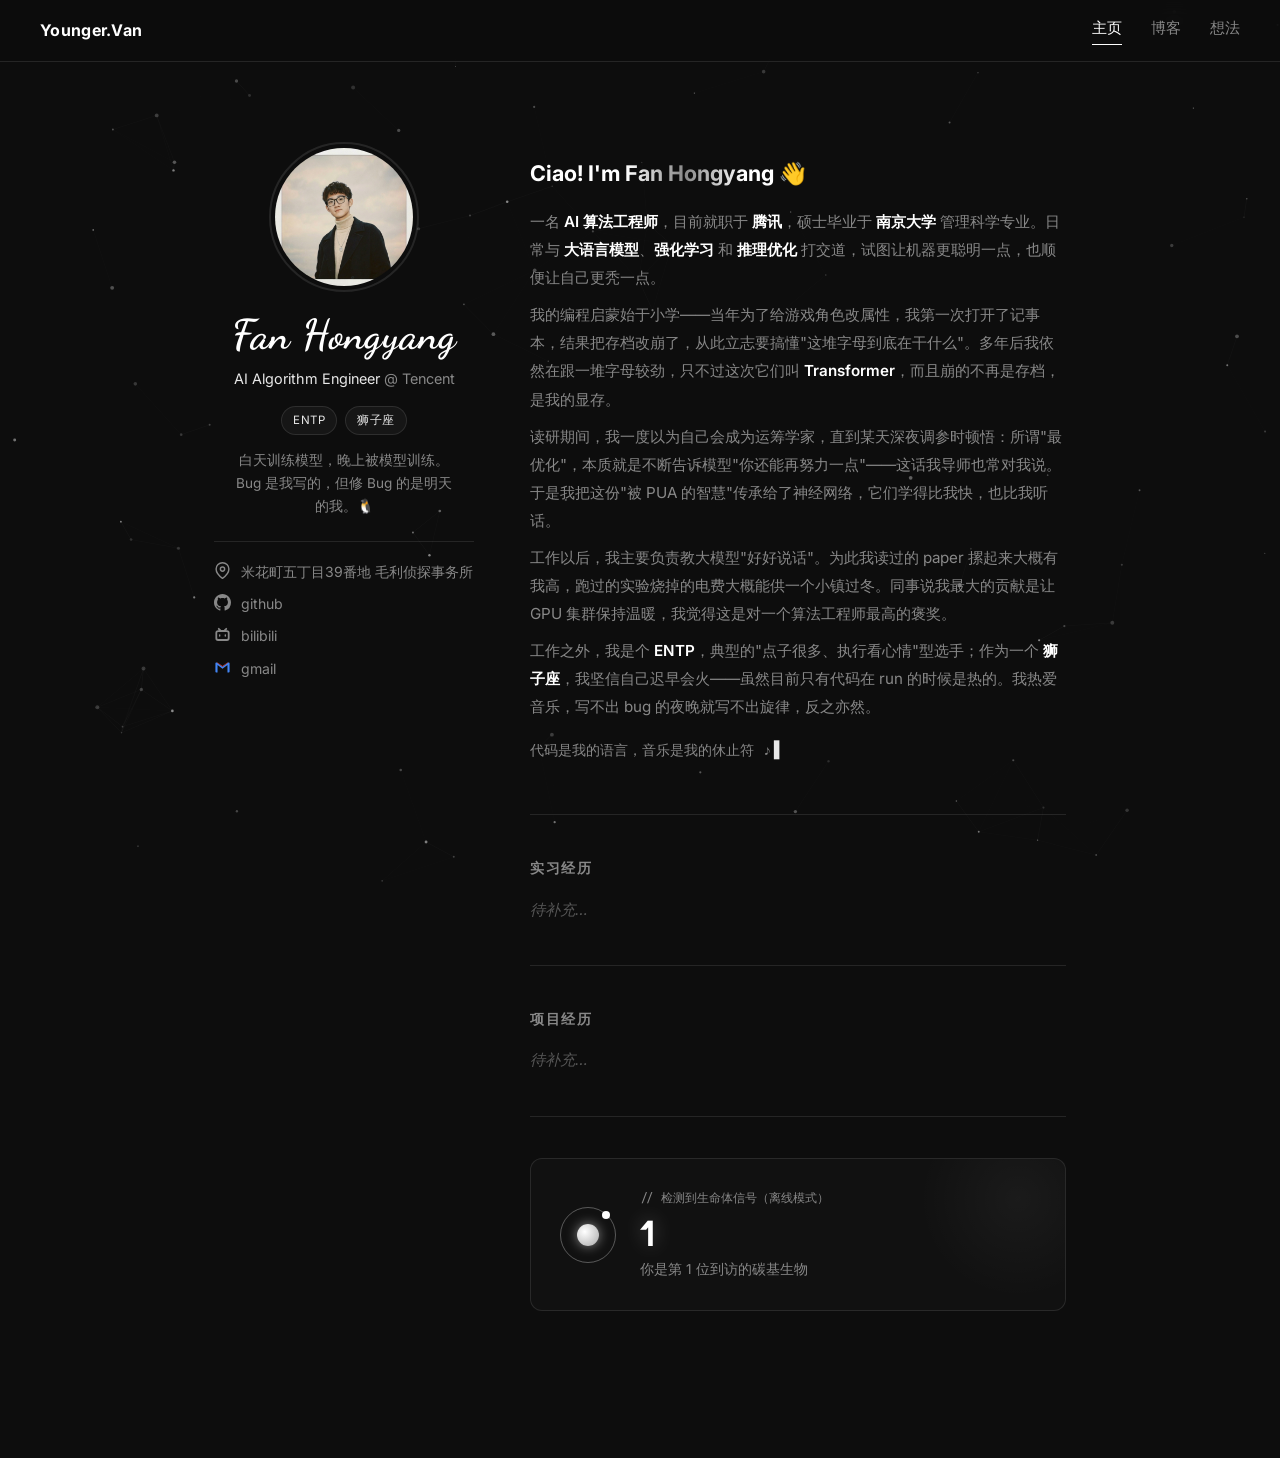
==== commit e51268d2: "Update index.html" ====
--- a/index.html
+++ b/index.html
@@ -77,7 +77,7 @@
       <!-- 自我描述（带特效） -->
       <div class="block intro-block">
         <div class="intro-text">
-          <p class="intro-hi">Hi, I'm <span class="shine">Fan&nbsp;Hongyang</span> 👋</p>
+          <p class="intro-hi">Ciao! I'm <span class="shine">Fan&nbsp;Hongyang</span> 👋</p>
           <p>
             一名 <span class="hl-word">AI 算法工程师</span>，目前就职于
             <span class="hl-word">腾讯</span>，硕士毕业于
@@ -186,7 +186,7 @@
               '本站累计被翻牌 ' + count + ' 次，感谢每一位路过的人类 🐧',
               '已经有 ' + count + ' 个灵魂误入此地，没有一个是自愿的 😏',
               '恭喜！你是第 ' + count + ' 个看到这句话的人，奖品是一句废话 🎉',
-              '本页被访问了 ' + count + ' 次，其中 ' + Math.floor(count * 0.9) + ' 次是我自己刷新的 🫠',
+              '本页被访问了 ' + count + ' 次，其中 ' + Math.floor(count * 0.8) + ' 次是我自己刷新的 🫠',
               count + ' 次访问，我写的 bug 终于有人来看了 🐛',
               ' статистика: ' + count + ' 次访问。看不懂？因为我也看不懂 🤖',
               '如果每次访问给我一块钱，我现在已经有 ' + count + ' 块了 💰（并没有）',
@@ -194,7 +194,7 @@
               '这个数字 ' + count + ' 看起来很小，但写它的头发掉了很多 💇‍♂️',
               '欢迎第 ' + count + ' 位访客！座位随便坐，饮料自取，反正都没有 🪑',
               count + ' 次访问，' + count + ' 个故事，大多是我编的 📖',
-              '你以为 ' + count + ' 是个随机数？不，这是命运 🎲（其实真的是随机的）',
+              '你以为 ' + count + ' 是个随机数？不，这是命运 🎲',
             ];
             descEl.textContent = descs[Math.floor(Math.random() * descs.length)];
 
@@ -223,7 +223,7 @@
             var count = parseInt(localStorage.getItem(lkey) || '0', 10) + 1;
             localStorage.setItem(lkey, String(count));
             labelEl.textContent = '// 检测到生命体信号（离线模式）';
-            descEl.textContent = '你是第 ' + count + ' 位到访的碳基生物 🐧';
+            descEl.textContent = '你是第 ' + count + ' 位到访的碳基生物';
             numEl.textContent = count;
           });
       })();
